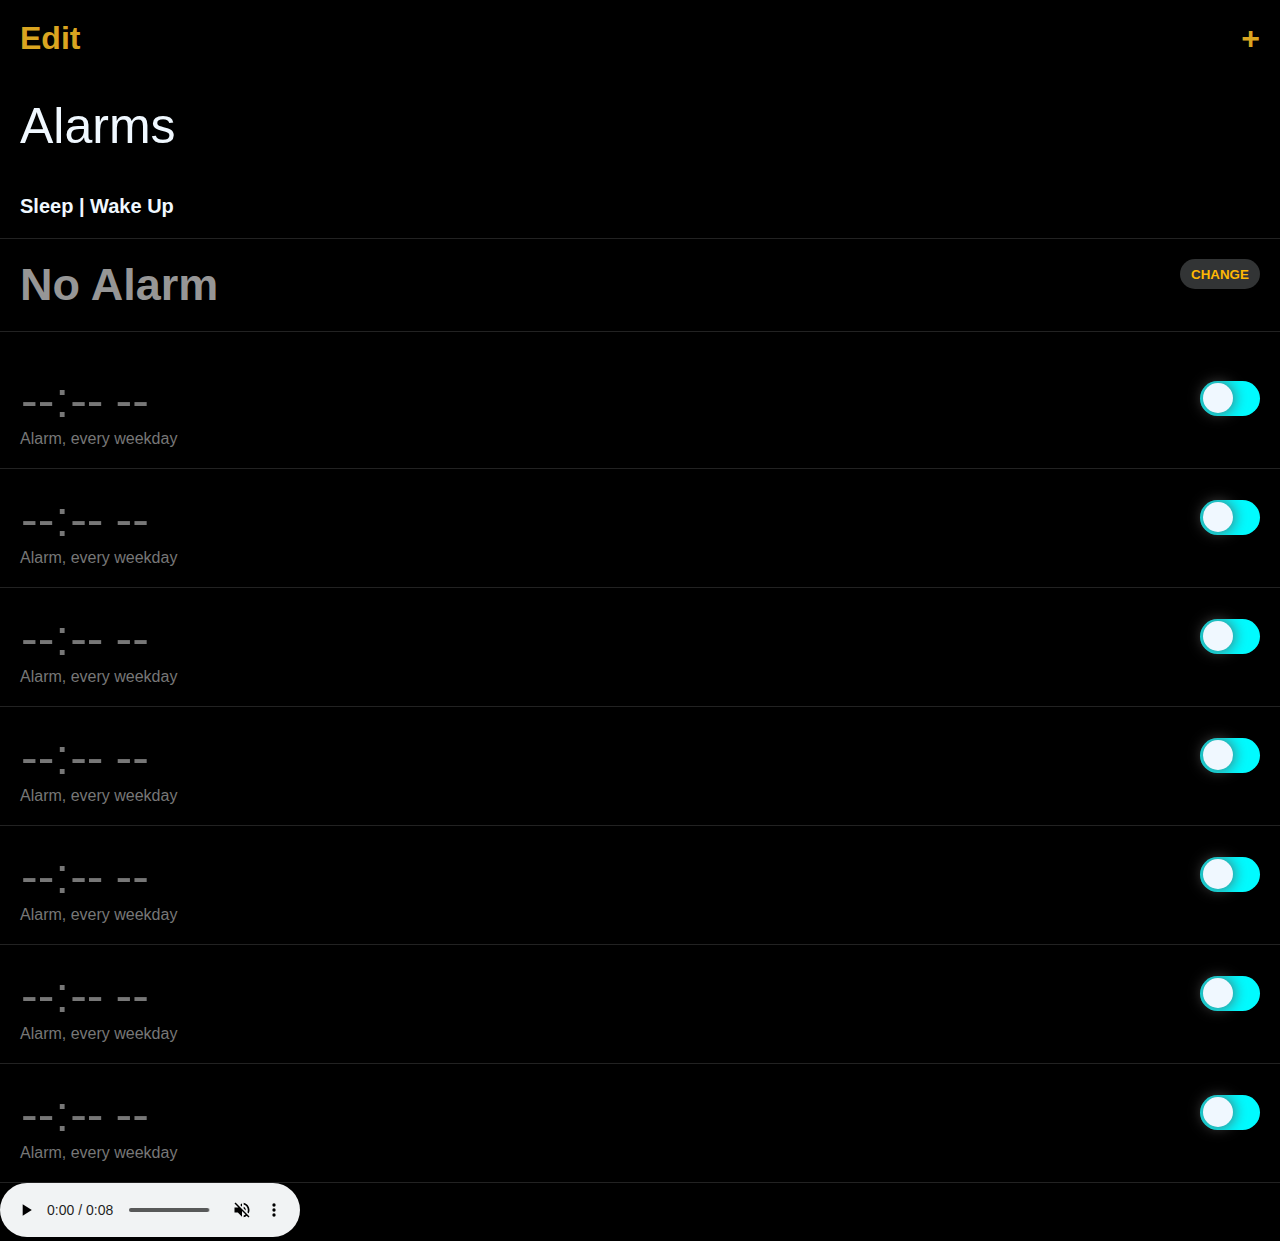
==== index.html @ 22465e35 "added time" ====
<!DOCTYPE html>
<html lang="en">
  <head>
    <meta charset="UTF-8" />
    <meta name="viewport" content="width=device-width, initial-scale=1.0" />
    <title>Alarm</title>
    <link rel="stylesheet" href="style.css" />
  </head>
  <body>
    <div class="container">
      <div class="inner-container">
        <div class="navBar">
          <h4 class="navText">Edit</h4>
          <h4 class="navText">+</h4>
        </div>
        <div class="textContainer">
          <p class="mainText1">Alarms</p>
          <p class="mainText2">Sleep | Wake Up</p>
          <hr />
          <div class="activeAlarm">
            <h2 class="mainText">No Alarm</h2>
            <button class="change">CHANGE</button>
          </div><hr>
          <br />
          <div class="inactiveAlarms">
            <div class="firstAlarm first">
              <div class="timeCon">
                <input type="time" name="" id="">
                <h5 class="textBelow">Alarm, every weekday</h5>
              </div>
              <div>
                <input type="checkbox" id="check" />
                <label for="check" class="button1"></label>
              </div>
            </div><hr>
            <div class="firstAlarm second">
              <div class="timeCon">
                <input type="time" name="" id="">
                <h5 class="textBelow">Alarm, every weekday</h5>
              </div>
              <div>
                <input type="checkbox" id="check" />
                <label for="check" class="button1"></label>
              </div>
            </div><hr>
            <div class="firstAlarm third">
              <div class="timeCon">
                <input type="time" name="" id="">
                <h5 class="textBelow">Alarm, every weekday</h5>
              </div>
              <div>
                <input type="checkbox" id="check" />
                <label for="check" class="button1"></label>
              </div>
            </div><hr>
            <div class="firstAlarm forth">
              <div class="timeCon">
                <input type="time" name="" id="">
                <h5 class="textBelow">Alarm, every weekday</h5>
              </div>
              <div>
                <input type="checkbox" id="check" />
                <label for="check" class="button1"></label>
              </div>
            </div><hr>
            <div class="firstAlarm fifth">
              <div class="timeCon">
                <input type="time" name="" id="">
                <h5 class="textBelow">Alarm, every weekday</h5>
              </div>
              <div>
                <input type="checkbox" id="check" />
                <label for="check" class="button1"></label>
              </div>
            </div><hr>
            <div class="firstAlarm sixth">
              <div class="timeCon">
                <input type="time" name="" id="">
                <h5 class="textBelow">Alarm, every weekday</h5>
              </div>
              <div>
                <input type="checkbox" id="check" />
                <label for="check" class="button1"></label>
              </div>
            </div><hr>
            <div class="firstAlarm seventh">
              <div class="timeCon">
                <input type="time" name="" id="">
                <h5 class="textBelow">Alarm, every weekday</h5>
              </div>
              <div>
                <input type="checkbox" id="check" />
                <label for="check" class="button1"></label>
              </div>
            </div><hr>
          </div>
          <audio src="./old_alarm_sound.mp3" controls autoplay muted class="ring" ></audio>
        </div>
      </div>
    </div>
  </body>
</html>
---- style.css ----
* {
  margin: 0;
  padding: 0;
  box-sizing: border-box;
  font-family: sans-serif;
}

input[type="checkbox"] {
  position: relative;
  width: 60px;
  height: 35px;
  border-radius: 20px;
  background-color: rgb(0, 251, 255);
  appearance: none;
}

input:checked[type="checkbox"] {
  background-color: rgb(21, 255, 0);
  box-shadow: 0px 0px 15px rgb(0, 255, 255);
}
input[type="checkbox"]::before {
  content: "";
  position: absolute;
  width: 30px;
  height: 30px;
  background-color: aliceblue;
  border-radius: 50%;
  left: 3px;
  top: 2.3px;
  box-shadow: 0px 0px 15px rgb(89, 89, 89);
}
input:checked[type="checkbox"]::before {
  left: 27px;
}
.container {
  height: 100%;
  background-color: aqua;
  display: flex;
  justify-content: center;
  align-items: center;
}
/* @media screen and (max-width: 450px) {
  .inner-container {
    width: 425px;
    background-color: rgb(223, 0, 0);
  }
} */
.inner-container {
  width: 100%;
  background-color: rgb(0, 0, 0);
}

.navBar {
  color: goldenrod;
  font-size: xx-large;
  display: flex;
  justify-content: space-between;
  padding: 20px;
}
.mainText1 {
  padding: 20px;
  font-size: 50px;
  font-weight: 500;
  color: aliceblue;
}
.mainText2 {
  padding: 20px;
  font-size: 20px;
  font-weight: 700;
  color: aliceblue;
}
.activeAlarm {
  font-size: 30px;
  font-weight: 700;
  display: flex;
  justify-content: space-between;
  padding: 20px 20px;
  color: rgb(150, 150, 150);
}

.change {
  font-weight: 600;
  height: 30px;
  width: 80px;
  border-radius: 30px;
  border: 0px solid;
  color: rgb(255, 184, 4);
  background-color: rgba(240, 248, 255, 0.209);
  /* padding-top: 10px; */
}

.firstAlarm {
  display: flex;
  justify-content: space-between;
  padding: 20px 20px 20px 20px;
  color: rgb(119, 119, 119);
  font-size: 50px;
  font-weight: 100;
}
.firstAlarm h5 {
  font-size: medium;
  font-weight: 50;
}
input[type=time]{
  font-size: 50px;
  color: rgb(119, 119, 119);
  border: 0px solid;
  background-color: #22222200;
}
hr{
    border: none; border-top: 0.1px solid #222222;
}
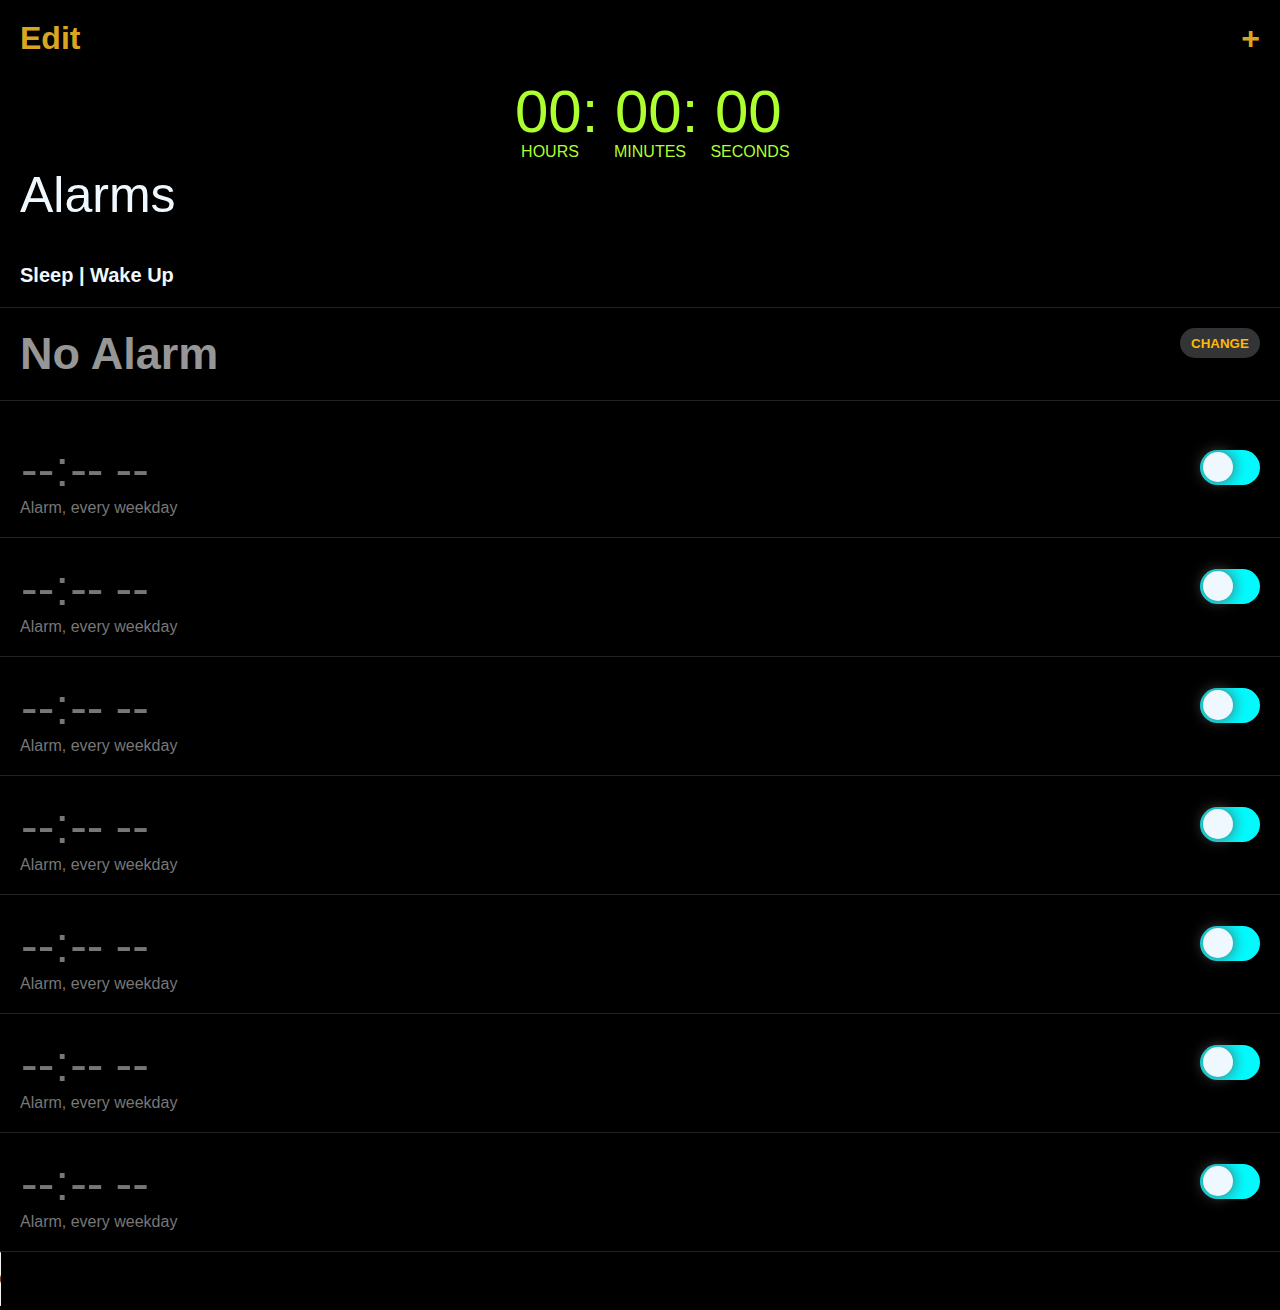
==== commit c40eda3e: "added current time" ====
--- a/index.html
+++ b/index.html
@@ -12,6 +12,15 @@
         <div class="navBar">
           <h4 class="navText">Edit</h4>
           <h4 class="navText">+</h4>
+        </div>
+        <div class="timeContainer">
+          <div class="clock">
+            <span id="hrs">00</span>
+            <span>:</span>
+            <span id="mnts">00</span>
+            <span>:</span>
+            <span id="secs">00</span>
+          </div>
         </div>
         <div class="textContainer">
           <p class="mainText1">Alarms</p>
@@ -98,5 +107,6 @@
         </div>
       </div>
     </div>
+    <script src="script.js"></script>
   </body>
 </html>
--- a/style.css
+++ b/style.css
@@ -49,6 +49,48 @@
   width: 100%;
   background-color: rgb(0, 0, 0);
 }
+.timeContiner{
+      width: 100%;
+      display: flex;
+      justify-content: center;
+      align-items: center;
+}
+.clock{
+  width: 100%;
+  display: flex;
+  justify-content: center;
+}
+.clock span{
+  color: greenyellow;
+  font-size: 60px;
+  width: 50px;
+  display: inline-block;
+  text-align: center;
+  position: relative;
+}
+
+.clock span::after{
+  
+  color:greenyellow;
+  font-size: 16px;
+  position: absolute;
+  bottom: -15px;
+  left: 70%;
+  transform: translateX(-50%);
+}
+#hrs::after{
+  content: 'HOURS';
+
+}
+#mnts::after{
+  content: 'MINUTES';
+
+}
+#secs::after{
+  content: 'SECONDS';
+
+}
+
 
 .navBar {
   color: goldenrod;
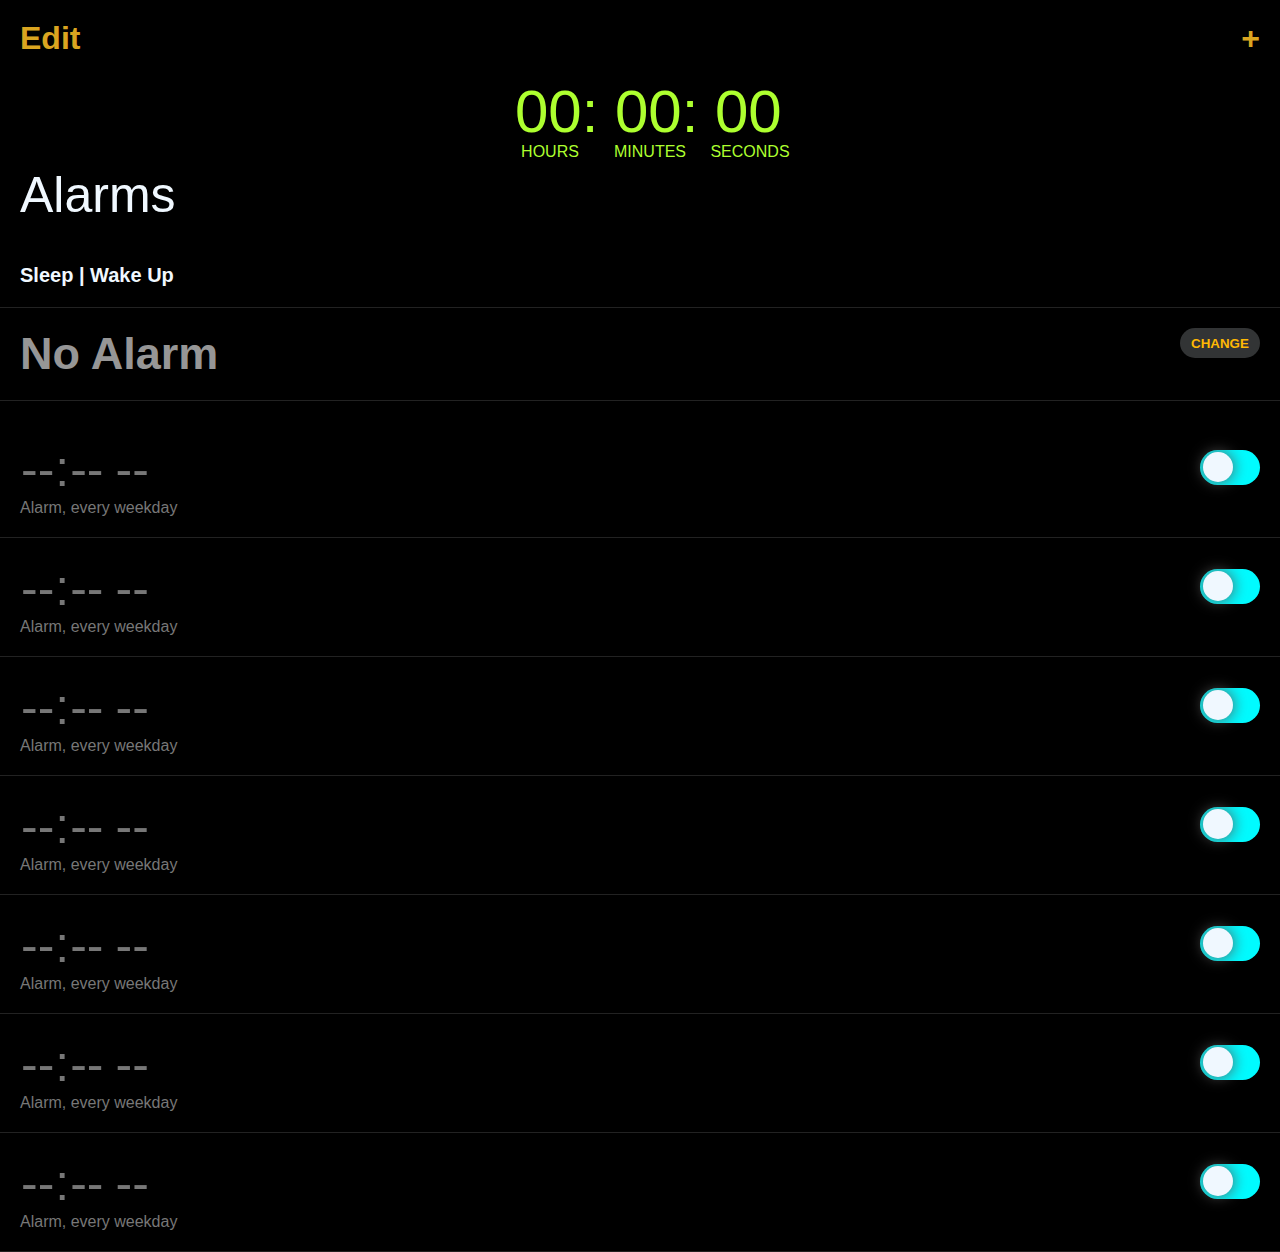
==== commit 5d4e23e2: "updating code" ====
--- a/index.html
+++ b/index.html
@@ -34,7 +34,7 @@
           <div class="inactiveAlarms">
             <div class="firstAlarm first">
               <div class="timeCon">
-                <input type="time" name="" id="">
+                <input type="time" name="" id="" class="setAlarm">
                 <h5 class="textBelow">Alarm, every weekday</h5>
               </div>
               <div>
@@ -44,7 +44,7 @@
             </div><hr>
             <div class="firstAlarm second">
               <div class="timeCon">
-                <input type="time" name="" id="">
+                <input type="time" name="" id="" class="setAlarm">
                 <h5 class="textBelow">Alarm, every weekday</h5>
               </div>
               <div>
@@ -54,7 +54,7 @@
             </div><hr>
             <div class="firstAlarm third">
               <div class="timeCon">
-                <input type="time" name="" id="">
+                <input type="time" name="" id="" class="setAlarm">
                 <h5 class="textBelow">Alarm, every weekday</h5>
               </div>
               <div>
@@ -64,7 +64,7 @@
             </div><hr>
             <div class="firstAlarm forth">
               <div class="timeCon">
-                <input type="time" name="" id="">
+                <input type="time" name="" id="" class="setAlarm">
                 <h5 class="textBelow">Alarm, every weekday</h5>
               </div>
               <div>
@@ -74,7 +74,7 @@
             </div><hr>
             <div class="firstAlarm fifth">
               <div class="timeCon">
-                <input type="time" name="" id="">
+                <input type="time" name="" id="" class="setAlarm">
                 <h5 class="textBelow">Alarm, every weekday</h5>
               </div>
               <div>
@@ -84,7 +84,7 @@
             </div><hr>
             <div class="firstAlarm sixth">
               <div class="timeCon">
-                <input type="time" name="" id="">
+                <input type="time" name="" id="" class="setAlarm">
                 <h5 class="textBelow">Alarm, every weekday</h5>
               </div>
               <div>
@@ -94,7 +94,7 @@
             </div><hr>
             <div class="firstAlarm seventh">
               <div class="timeCon">
-                <input type="time" name="" id="">
+                <input type="time" name="" id="" class="setAlarm">
                 <h5 class="textBelow">Alarm, every weekday</h5>
               </div>
               <div>
@@ -103,7 +103,7 @@
               </div>
             </div><hr>
           </div>
-          <audio src="./old_alarm_sound.mp3" controls autoplay muted class="ring" ></audio>
+          <audio src="./old_alarm_sound.mp3" controls style="display: none;" class="ring" ></audio>
         </div>
       </div>
     </div>
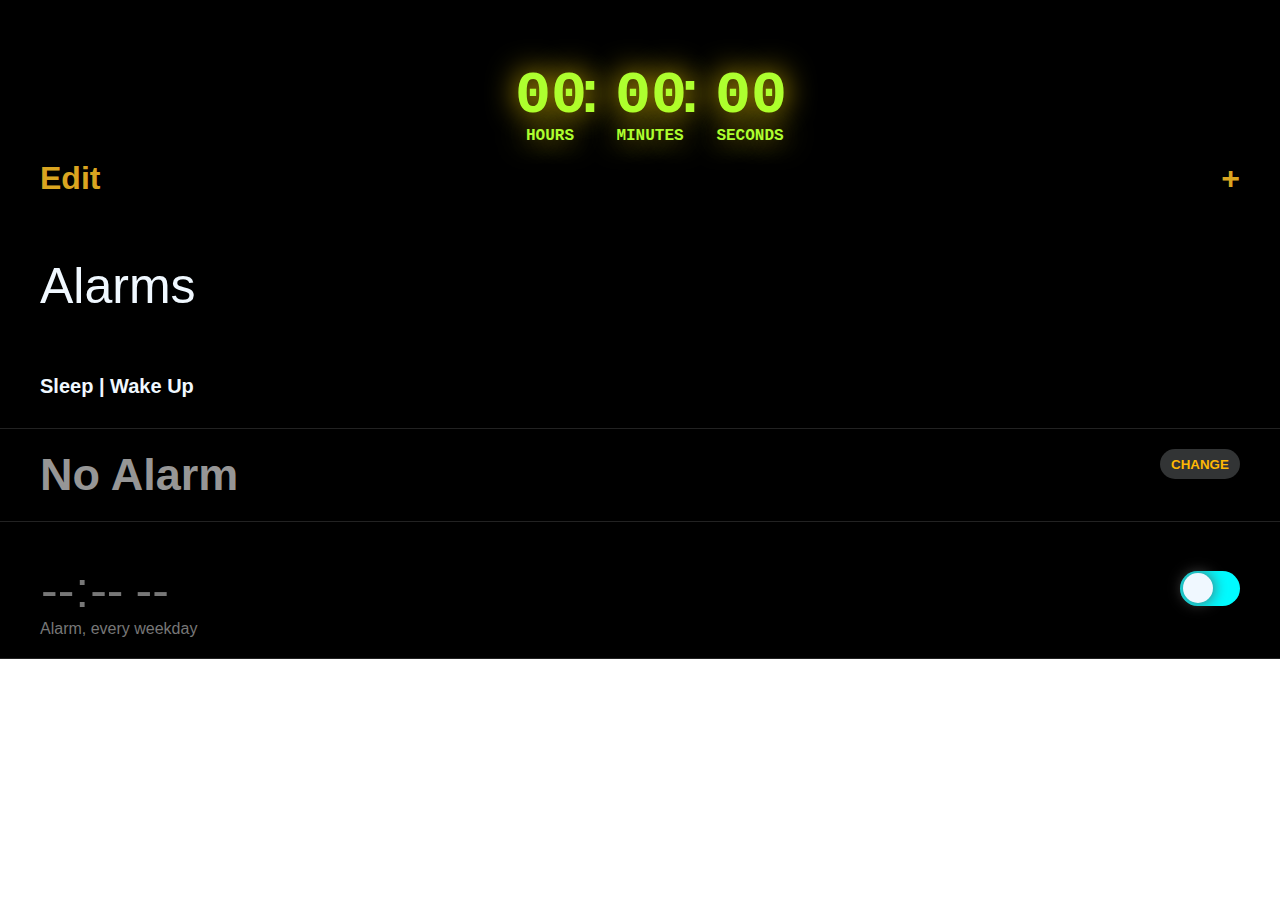
==== commit 7fe84bf4: "text shadow" ====
--- a/index.html
+++ b/index.html
@@ -9,99 +9,104 @@
   <body>
     <div class="container">
       <div class="inner-container">
+        <div class="timeContainer">
+          <div class="clock">
+            <span id="hrs">00</span>
+            <span> :</span>
+            <span id="mnts">00</span>
+            <span> :</span>
+            <span id="secs">00</span>
+          </div>
+        </div>
         <div class="navBar">
           <h4 class="navText">Edit</h4>
           <h4 class="navText">+</h4>
         </div>
-        <div class="timeContainer">
-          <div class="clock">
-            <span id="hrs">00</span>
-            <span>:</span>
-            <span id="mnts">00</span>
-            <span>:</span>
-            <span id="secs">00</span>
-          </div>
-        </div>
+        
         <div class="textContainer">
           <p class="mainText1">Alarms</p>
           <p class="mainText2">Sleep | Wake Up</p>
           <hr />
           <div class="activeAlarm">
-            <h2 class="mainText">No Alarm</h2>
-            <button class="change">CHANGE</button>
+            <h2 class="mainText" id="activeTime">No Alarm</h2>
+            <button class="change" id="changeBtn">CHANGE</button>
           </div><hr>
           <br />
           <div class="inactiveAlarms">
             <div class="firstAlarm first">
               <div class="timeCon">
-                <input type="time" name="" id="" class="setAlarm">
+                <input type="time" name="" id="alarm1" class="setAlarm">
                 <h5 class="textBelow">Alarm, every weekday</h5>
               </div>
               <div>
-                <input type="checkbox" id="check" />
+                <input type="checkbox" id="check1" />
                 <label for="check" class="button1"></label>
               </div>
             </div><hr>
-            <div class="firstAlarm second">
+
+
+            <!-- <div class="firstAlarm second">
               <div class="timeCon">
-                <input type="time" name="" id="" class="setAlarm">
+                <input type="time" name="" id="alarm2" class="setAlarm">
                 <h5 class="textBelow">Alarm, every weekday</h5>
               </div>
               <div>
-                <input type="checkbox" id="check" />
+                <input type="checkbox" id="check2" />
                 <label for="check" class="button1"></label>
               </div>
             </div><hr>
             <div class="firstAlarm third">
               <div class="timeCon">
-                <input type="time" name="" id="" class="setAlarm">
+                <input type="time" name="" id="alarm3" class="setAlarm">
                 <h5 class="textBelow">Alarm, every weekday</h5>
               </div>
               <div>
-                <input type="checkbox" id="check" />
+                <input type="checkbox" id="check3" />
                 <label for="check" class="button1"></label>
               </div>
             </div><hr>
             <div class="firstAlarm forth">
               <div class="timeCon">
-                <input type="time" name="" id="" class="setAlarm">
+                <input type="time" name="" id="alarm4" class="setAlarm">
                 <h5 class="textBelow">Alarm, every weekday</h5>
               </div>
               <div>
-                <input type="checkbox" id="check" />
+                <input type="checkbox" id="check4" />
                 <label for="check" class="button1"></label>
               </div>
             </div><hr>
             <div class="firstAlarm fifth">
               <div class="timeCon">
-                <input type="time" name="" id="" class="setAlarm">
+                <input type="time" name="" id="alarm5" class="setAlarm">
                 <h5 class="textBelow">Alarm, every weekday</h5>
               </div>
               <div>
-                <input type="checkbox" id="check" />
+                <input type="checkbox" id="check5" />
                 <label for="check" class="button1"></label>
               </div>
             </div><hr>
             <div class="firstAlarm sixth">
               <div class="timeCon">
-                <input type="time" name="" id="" class="setAlarm">
+                <input type="time" name="" id="alarm6" class="setAlarm">
                 <h5 class="textBelow">Alarm, every weekday</h5>
               </div>
               <div>
-                <input type="checkbox" id="check" />
+                <input type="checkbox" id="check6" />
                 <label for="check" class="button1"></label>
               </div>
             </div><hr>
             <div class="firstAlarm seventh">
               <div class="timeCon">
-                <input type="time" name="" id="" class="setAlarm">
+                <input type="time" name="" id="alarm7" class="setAlarm">
                 <h5 class="textBelow">Alarm, every weekday</h5>
               </div>
               <div>
-                <input type="checkbox" id="check" />
+                <input type="checkbox" id="check7" />
                 <label for="check" class="button1"></label>
               </div>
-            </div><hr>
+            </div><hr> -->
+
+
           </div>
           <audio src="./old_alarm_sound.mp3" controls style="display: none;" class="ring" ></audio>
         </div>
--- a/style.css
+++ b/style.css
@@ -4,6 +4,9 @@
   box-sizing: border-box;
   font-family: sans-serif;
 }
+
+
+
 
 input[type="checkbox"] {
   position: relative;
@@ -39,12 +42,12 @@
   justify-content: center;
   align-items: center;
 }
-/* @media screen and (max-width: 450px) {
+@media screen and (max-width: 450px) {
   .inner-container {
     width: 425px;
     background-color: rgb(223, 0, 0);
   }
-} */
+}
 .inner-container {
   width: 100%;
   background-color: rgb(0, 0, 0);
@@ -57,16 +60,22 @@
 }
 .clock{
   width: 100%;
+  height: 130px;
   display: flex;
   justify-content: center;
+  align-items: end;
 }
 .clock span{
   color: greenyellow;
   font-size: 60px;
+  font-family: 'Courier New', Courier, monospace;
+  font-weight: 900;
   width: 50px;
   display: inline-block;
   text-align: center;
   position: relative;
+  text-shadow: 0px 0px 30px gold;
+
 }
 
 .clock span::after{
@@ -97,16 +106,16 @@
   font-size: xx-large;
   display: flex;
   justify-content: space-between;
-  padding: 20px;
+  padding: 30px 40px;
 }
 .mainText1 {
-  padding: 20px;
+  padding: 30px 40px;
   font-size: 50px;
   font-weight: 500;
   color: aliceblue;
 }
 .mainText2 {
-  padding: 20px;
+  padding: 30px 40px;
   font-size: 20px;
   font-weight: 700;
   color: aliceblue;
@@ -116,7 +125,7 @@
   font-weight: 700;
   display: flex;
   justify-content: space-between;
-  padding: 20px 20px;
+  padding: 20px 40px;
   color: rgb(150, 150, 150);
 }
 
@@ -128,13 +137,16 @@
   border: 0px solid;
   color: rgb(255, 184, 4);
   background-color: rgba(240, 248, 255, 0.209);
-  /* padding-top: 10px; */
+}
+
+.inactiveAlarms{
+  width: 100%;
 }
 
 .firstAlarm {
   display: flex;
   justify-content: space-between;
-  padding: 20px 20px 20px 20px;
+  padding: 20px 40px;
   color: rgb(119, 119, 119);
   font-size: 50px;
   font-weight: 100;
@@ -144,6 +156,7 @@
   font-weight: 50;
 }
 input[type=time]{
+  width: 250px;
   font-size: 50px;
   color: rgb(119, 119, 119);
   border: 0px solid;
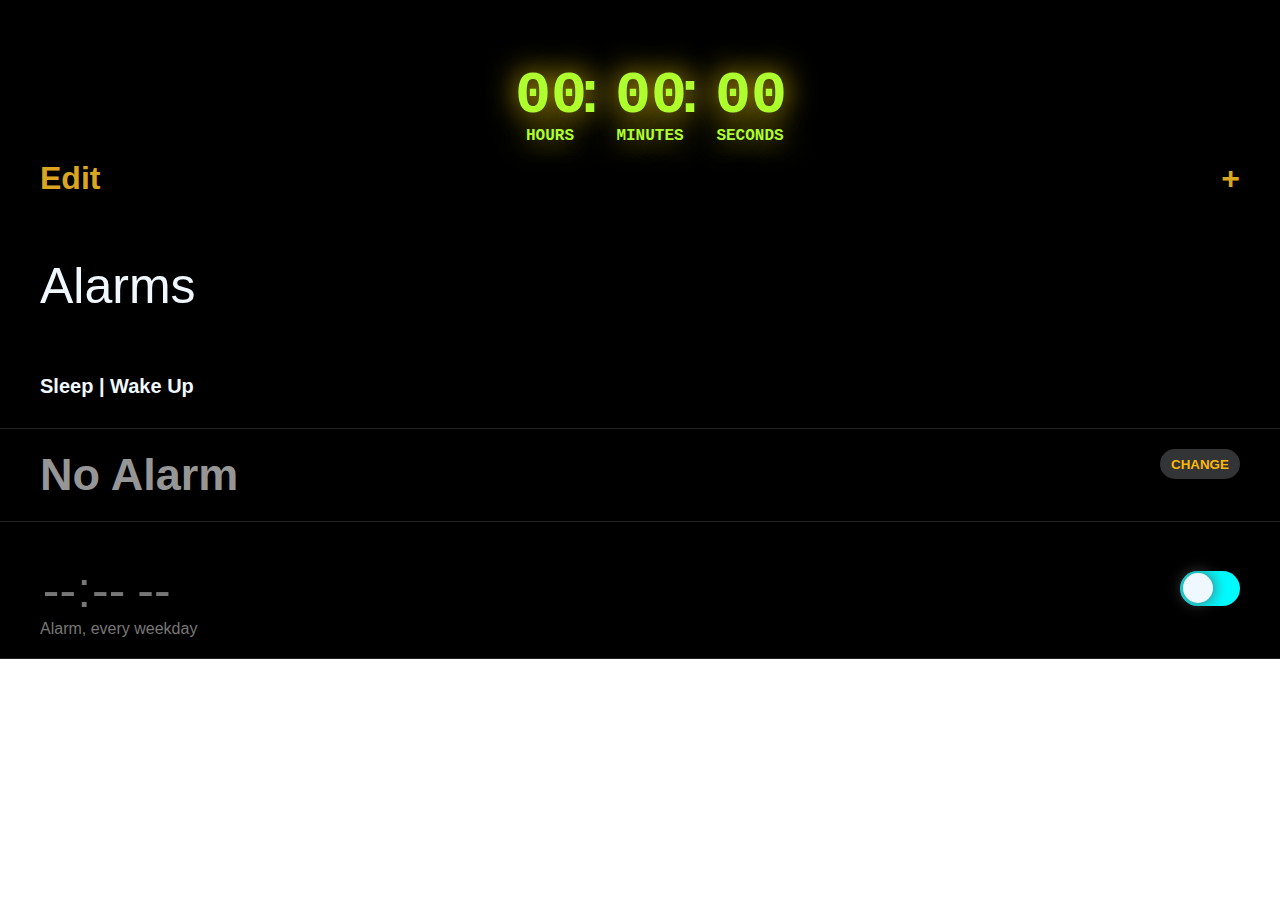
==== commit 2fbb7c72: "Changed many things" ====
--- a/index.html
+++ b/index.html
@@ -108,7 +108,6 @@
 
 
           </div>
-          <audio src="./old_alarm_sound.mp3" controls style="display: none;" class="ring" ></audio>
         </div>
       </div>
     </div>
--- a/style.css
+++ b/style.css
@@ -156,7 +156,8 @@
   font-weight: 50;
 }
 input[type=time]{
-  width: 250px;
+  text-align: center;
+  width: 200px;
   font-size: 50px;
   color: rgb(119, 119, 119);
   border: 0px solid;
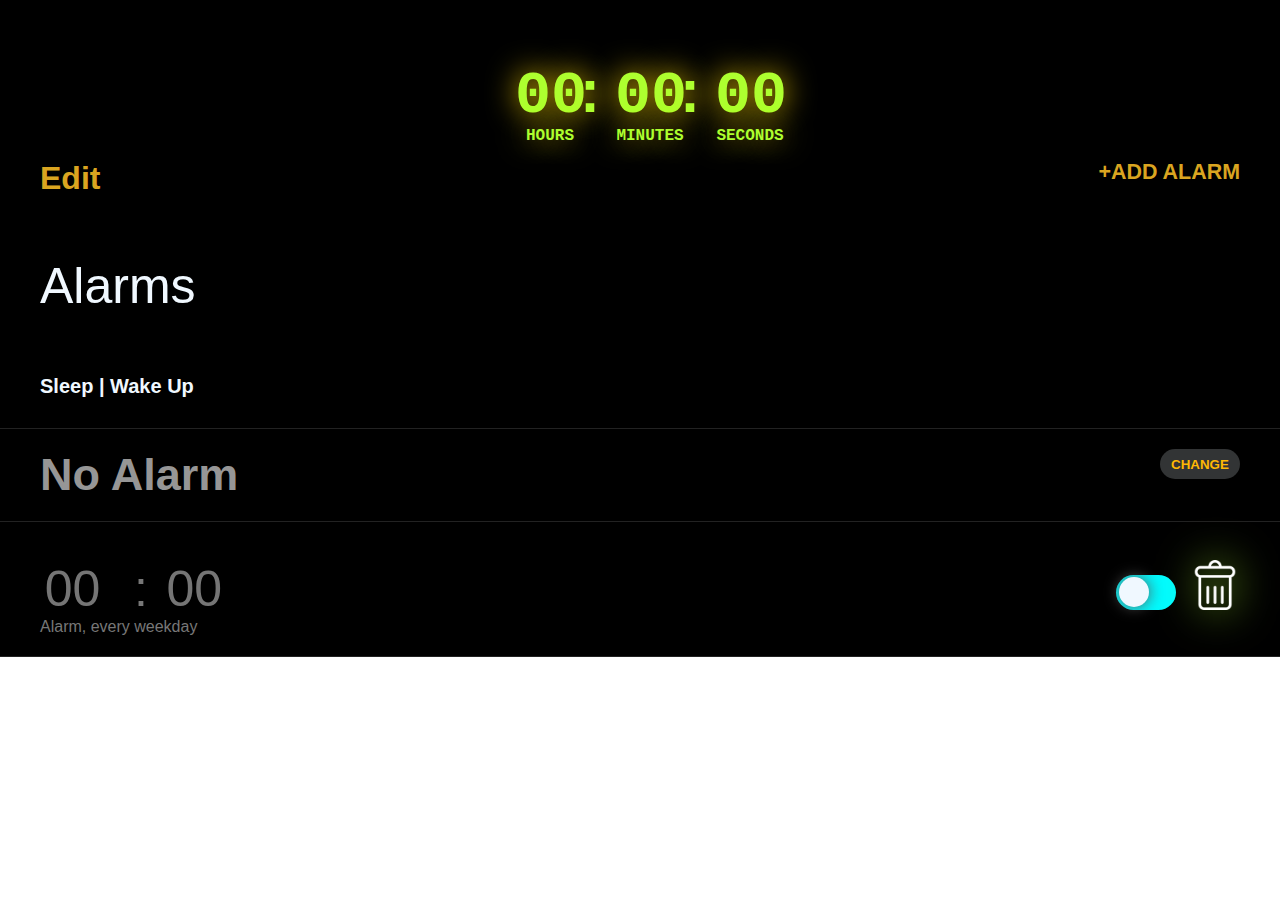
==== commit fe789621: "Completed to full. Need to add beauty" ====
--- a/index.html
+++ b/index.html
@@ -20,7 +20,7 @@
         </div>
         <div class="navBar">
           <h4 class="navText">Edit</h4>
-          <h4 class="navText">+</h4>
+          <h6 class="navText" id="addBtn">+ADD ALARM</h6>
         </div>
         
         <div class="textContainer">
@@ -33,19 +33,22 @@
           </div><hr>
           <br />
           <div class="inactiveAlarms">
-            <div class="firstAlarm first">
+            <div class="firstAlarm first" id="ringAlarm">
               <div class="timeCon">
-                <input type="time" name="" id="alarm1" class="setAlarm">
+                <!-- <input type="time" name="" id="alarm1" class="setAlarm"> -->
+                 <input type="number" placeholder="00" id="hours" min="00"  max="23"> :
+                 <input type="number" placeholder="00" id="mins" min="00" max="59" >
                 <h5 class="textBelow">Alarm, every weekday</h5>
               </div>
               <div>
                 <input type="checkbox" id="check1" />
                 <label for="check" class="button1"></label>
+                <span id="deleteBtn"><img src="./deletesym.png"  height="50px" style=" filter: invert(100%);" alt=""></span>
               </div>
-            </div><hr>
+            </div><hr>            
 
-
-            <!-- <div class="firstAlarm second">
+<!--
+            <div class="firstAlarm second">
               <div class="timeCon">
                 <input type="time" name="" id="alarm2" class="setAlarm">
                 <h5 class="textBelow">Alarm, every weekday</h5>
--- a/style.css
+++ b/style.css
@@ -155,11 +155,11 @@
   font-size: medium;
   font-weight: 50;
 }
-input[type=time]{
+input[type=number]{
   text-align: center;
-  width: 200px;
+  width: 80px;
   font-size: 50px;
-  color: rgb(119, 119, 119);
+  color: rgb(255, 255, 255);
   border: 0px solid;
   background-color: #22222200;
 }
